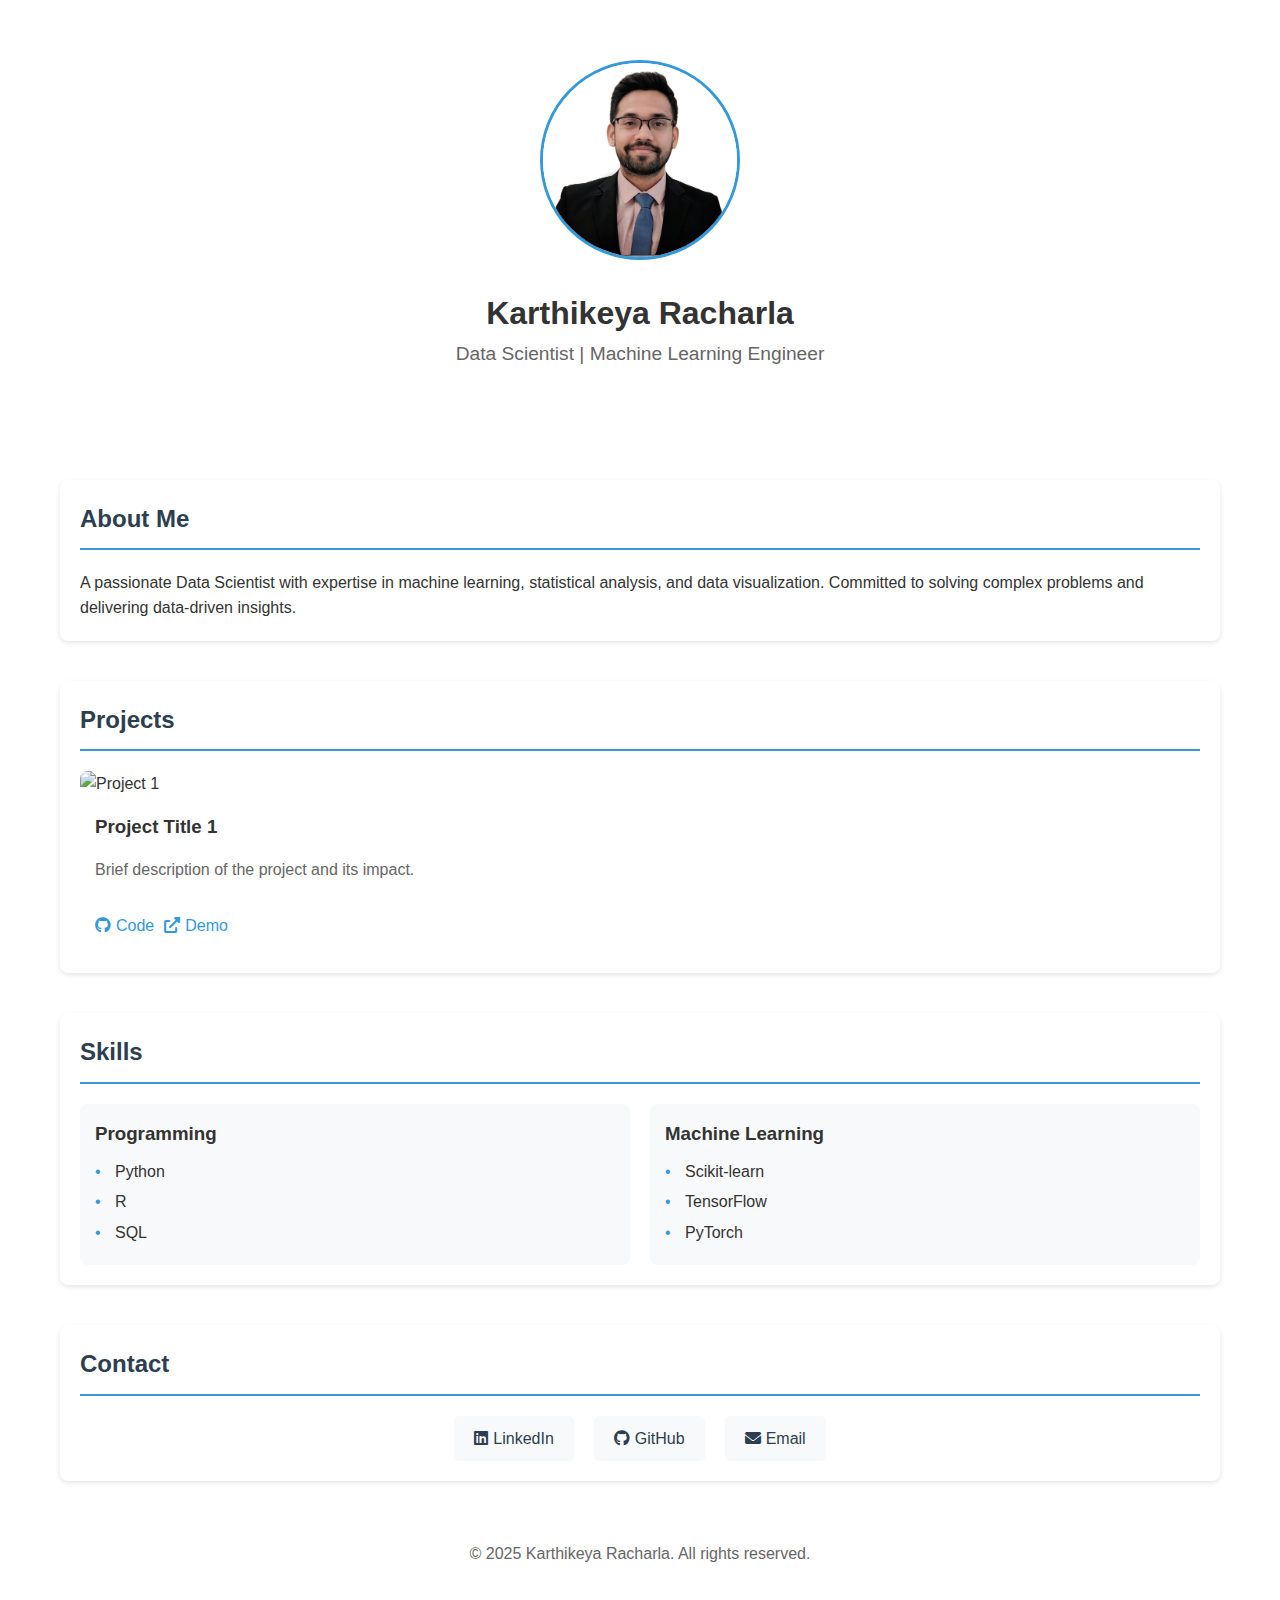
==== index.html @ 10b93d68 "Initial website commit" ====
<!DOCTYPE html>
<html lang="en">
<head>
    <meta charset="UTF-8">
    <meta name="viewport" content="width=device-width, initial-scale=1.0">
    <title>Karthikeya Racharla - Data Science Portfolio</title>
    <link rel="stylesheet" href="styles.css">
    <!-- Font Awesome for icons -->
    <link rel="stylesheet" href="https://cdnjs.cloudflare.com/ajax/libs/font-awesome/6.0.0/css/all.min.css">
    <!-- Add LinkedIn and GitHub preview meta tags -->
    <meta property="og:title" content="Karthikeya Racharla - Data Science Portfolio">
    <meta property="og:description" content="Data Science Portfolio showcasing projects and expertise">
    <meta property="og:image" content="assets/images/profile.jpg">
    <meta property="og:url" content="https://KarthikeyaR.github.io">
</head>
<body>
    <!-- Header Section -->
    <header>
        <div class="profile-container">
            <img src="assets/images/profile.jpg" alt="Karthikeya Racharla" class="profile-photo">
            <h1>Karthikeya Racharla</h1>
            <p class="tagline">Data Scientist | Machine Learning Engineer</p>
        </div>
    </header>

    <!-- About Section -->
    <section id="about">
        <h2>About Me</h2>
        <p>
            <!-- Add your professional summary here -->
            A passionate Data Scientist with expertise in machine learning, statistical analysis, 
            and data visualization. Committed to solving complex problems and delivering 
            data-driven insights.
        </p>
    </section>

    <!-- Projects Section -->
    <section id="projects">
        <h2>Projects</h2>
        <div class="project-grid">
            <!-- Project Card Template -->
            <div class="project-card">
                <img src="assets/images/projects/project1.jpg" alt="Project 1">
                <h3>Project Title 1</h3>
                <p>Brief description of the project and its impact.</p>
                <div class="project-links">
                    <a href="#" target="_blank"><i class="fab fa-github"></i> Code</a>
                    <a href="#" target="_blank"><i class="fas fa-external-link-alt"></i> Demo</a>
                </div>
            </div>
            <!-- Add more project cards as needed -->
        </div>
    </section>

    <!-- Skills Section -->
    <section id="skills">
        <h2>Skills</h2>
        <div class="skills-grid">
            <div class="skill-category">
                <h3>Programming</h3>
                <ul>
                    <li>Python</li>
                    <li>R</li>
                    <li>SQL</li>
                </ul>
            </div>
            <div class="skill-category">
                <h3>Machine Learning</h3>
                <ul>
                    <li>Scikit-learn</li>
                    <li>TensorFlow</li>
                    <li>PyTorch</li>
                </ul>
            </div>
            <!-- Add more skill categories -->
        </div>
    </section>

    <!-- Contact Section -->
    <section id="contact">
        <h2>Contact</h2>
        <div class="social-links">
            <a href="https://linkedin.com/in/karthikeyaracharla" target="_blank">
                <i class="fab fa-linkedin"></i> LinkedIn
            </a>
            <a href="https://github.com/KarthikeyaR" target="_blank">
                <i class="fab fa-github"></i> GitHub
            </a>
            <a href="mailto:karthikeyaracharla@gmail.com">
                <i class="fas fa-envelope"></i> Email
            </a>
        </div>
    </section>

    <footer>
        <p>&copy; 2025 Karthikeya Racharla. All rights reserved.</p>
    </footer>
</body>
</html>
---- styles.css ----
/* Base styles */
* {
    margin: 0;
    padding: 0;
    box-sizing: border-box;
}

body {
    font-family: 'Segoe UI', Tahoma, Geneva, Verdana, sans-serif;
    line-height: 1.6;
    color: #333;
    max-width: 1200px;
    margin: 0 auto;
    padding: 20px;
}

/* Header and Profile */
header {
    text-align: center;
    padding: 40px 0;
}

.profile-container {
    margin-bottom: 30px;
}

.profile-photo {
    width: 200px;
    height: 200px;
    border-radius: 50%;
    object-fit: cover;
    margin-bottom: 20px;
    border: 3px solid #3498db;
}

.tagline {
    color: #666;
    font-size: 1.2em;
}

/* Sections */
section {
    margin: 40px 0;
    padding: 20px;
    background: #fff;
    border-radius: 8px;
    box-shadow: 0 2px 5px rgba(0,0,0,0.1);
}

h2 {
    color: #2c3e50;
    margin-bottom: 20px;
    padding-bottom: 10px;
    border-bottom: 2px solid #3498db;
}

/* Projects Grid */
.project-grid {
    display: grid;
    grid-template-columns: repeat(auto-fit, minmax(300px, 1fr));
    gap: 20px;
    margin-top: 20px;
}

.project-card {
    background: #fff;
    border-radius: 8px;
    overflow: hidden;
    transition: transform 0.3s ease;
}

.project-card:hover {
    transform: translateY(-5px);
}

.project-card img {
    width: 100%;
    height: 200px;
    object-fit: cover;
}

.project-card h3 {
    padding: 15px;
    margin: 0;
}

.project-card p {
    padding: 0 15px 15px;
    color: #666;
}

.project-links {
    padding: 15px;
    display: flex;
    gap: 10px;
}

.project-links a {
    text-decoration: none;
    color: #3498db;
    display: flex;
    align-items: center;
    gap: 5px;
}

/* Skills Grid */
.skills-grid {
    display: grid;
    grid-template-columns: repeat(auto-fit, minmax(200px, 1fr));
    gap: 20px;
}

.skill-category {
    background: #f8f9fa;
    padding: 15px;
    border-radius: 8px;
}

.skill-category ul {
    list-style: none;
    margin-top: 10px;
}

.skill-category li {
    margin: 5px 0;
    padding-left: 20px;
    position: relative;
}

.skill-category li:before {
    content: "•";
    position: absolute;
    left: 0;
    color: #3498db;
}

/* Contact Section */
.social-links {
    display: flex;
    justify-content: center;
    gap: 20px;
    margin-top: 20px;
}

.social-links a {
    text-decoration: none;
    color: #2c3e50;
    display: flex;
    align-items: center;
    gap: 5px;
    padding: 10px 20px;
    border-radius: 5px;
    background: #f8f9fa;
    transition: background-color 0.3s ease;
}

.social-links a:hover {
    background: #e9ecef;
}

/* Footer */
footer {
    text-align: center;
    padding: 20px;
    color: #666;
    margin-top: 40px;
}

/* Responsive Design */
@media (max-width: 768px) {
    .project-grid {
        grid-template-columns: 1fr;
    }
    
    .skills-grid {
        grid-template-columns: 1fr;
    }
    
    .social-links {
        flex-direction: column;
        align-items: center;
    }
}
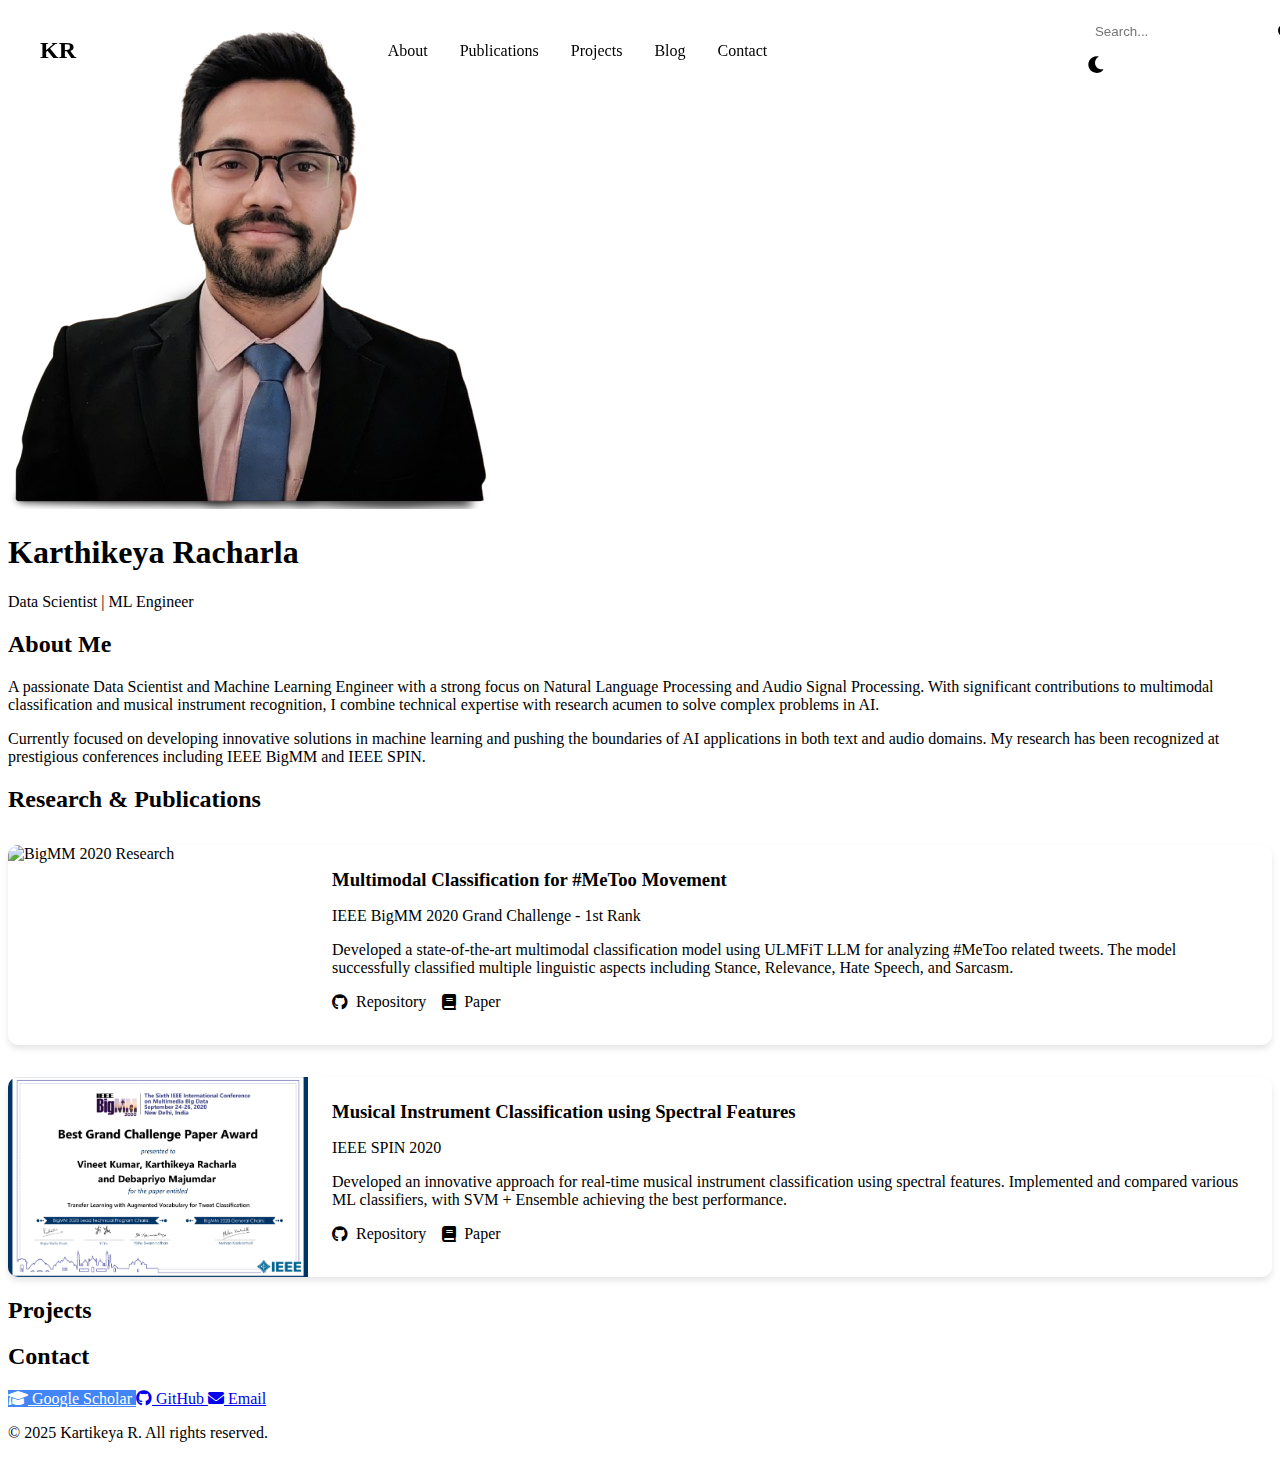
==== commit e1e87575: "Website changes" ====
--- a/index.html
+++ b/index.html
@@ -3,97 +3,165 @@
 <head>
     <meta charset="UTF-8">
     <meta name="viewport" content="width=device-width, initial-scale=1.0">
-    <title>Karthikeya Racharla - Data Science Portfolio</title>
+    <title>Karthikeya Racharla - Data Science & Research Portfolio</title>
     <link rel="stylesheet" href="styles.css">
-    <!-- Font Awesome for icons -->
+    <link rel="stylesheet" href="css/light-theme.css" id="theme-style">
     <link rel="stylesheet" href="https://cdnjs.cloudflare.com/ajax/libs/font-awesome/6.0.0/css/all.min.css">
-    <!-- Add LinkedIn and GitHub preview meta tags -->
-    <meta property="og:title" content="Karthikeya Racharla - Data Science Portfolio">
-    <meta property="og:description" content="Data Science Portfolio showcasing projects and expertise">
+    
+    <!-- LinkedIn Badge Script -->
+    <script src="https://platform.linkedin.com/badges/js/profile.js" async defer type="text/javascript"></script>
+    
+    <!-- Meta Tags for LinkedIn and GitHub Preview -->
+    <meta property="og:title" content="Karthikeya Racharla - Data Science & Research Portfolio">
+    <meta property="og:description" content="Data Science Portfolio showcasing research, publications, and projects">
     <meta property="og:image" content="assets/images/profile.jpg">
     <meta property="og:url" content="https://KarthikeyaR.github.io">
 </head>
 <body>
+    <!-- Navigation Bar -->
+    <nav>
+        <div class="nav-container">
+            <div class="nav-left">
+                <a href="#" class="logo">KR</a>
+            </div>
+            <div class="nav-center">
+                <a href="#about">About</a>
+                <a href="#publications">Publications</a>
+                <a href="#projects">Projects</a>
+                <a href="#blog">Blog</a>
+                <a href="#contact">Contact</a>
+            </div>
+            <div class="nav-right">
+                <div class="search-container">
+                    <input type="text" id="search-input" placeholder="Search...">
+                    <i class="fas fa-search"></i>
+                </div>
+                <button id="theme-toggle">
+                    <i class="fas fa-moon"></i>
+                </button>
+            </div>
+        </div>
+    </nav>
+
     <!-- Header Section -->
     <header>
         <div class="profile-container">
             <img src="assets/images/profile.jpg" alt="Karthikeya Racharla" class="profile-photo">
             <h1>Karthikeya Racharla</h1>
-            <p class="tagline">Data Scientist | Machine Learning Engineer</p>
+            <p class="tagline">Data Scientist | ML Engineer </p>
         </div>
     </header>
 
     <!-- About Section -->
     <section id="about">
         <h2>About Me</h2>
-        <p>
-            <!-- Add your professional summary here -->
-            A passionate Data Scientist with expertise in machine learning, statistical analysis, 
-            and data visualization. Committed to solving complex problems and delivering 
-            data-driven insights.
-        </p>
+        <div class="about-content">
+            <p>
+                A passionate Data Scientist and Machine Learning Engineer with a strong focus on Natural Language Processing 
+                and Audio Signal Processing. With significant contributions to multimodal classification and musical instrument 
+                recognition, I combine technical expertise with research acumen to solve complex problems in AI.
+            </p>
+            <p>
+                Currently focused on developing innovative solutions in machine learning and pushing the boundaries of 
+                AI applications in both text and audio domains. My research has been recognized at prestigious conferences 
+                including IEEE BigMM and IEEE SPIN.
+            </p>
+        </div>
+    </section>
+
+    <!-- Publications Section -->
+    <section id="publications">
+        <h2>Research & Publications</h2>
+        <div class="publication-grid">
+            <!-- BigMM 2020 Publication -->
+            <div class="publication-card">
+                <img src="assets/images/publications/bigmm2020.jpg" alt="BigMM 2020 Research">
+                <div class="publication-content">
+                    <h3>Multimodal Classification for #MeToo Movement</h3>
+                    <p class="conference">IEEE BigMM 2020 Grand Challenge - 1st Rank</p>
+                    <p class="description">
+                        Developed a state-of-the-art multimodal classification model using ULMFiT LLM for analyzing #MeToo related tweets.
+                        The model successfully classified multiple linguistic aspects including Stance, Relevance, Hate Speech, and Sarcasm.
+                    </p>
+                    <div class="publication-links">
+                        <a href="https://github.com/KarthikeyaR/BigMM2020" target="_blank">
+                            <i class="fab fa-github"></i> Repository
+                        </a>
+                        <a href="https://ieeexplore.ieee.org/document/9232501" target="_blank">
+                            <i class="fas fa-book"></i> Paper
+                        </a>
+                    </div>
+                </div>
+            </div>
+
+            <!-- Musical Instrument Classification -->
+            <div class="publication-card">
+                <img src="assets/images/publications/musical-instrument.jpg" alt="Musical Instrument Classification">
+                <div class="publication-content">
+                    <h3>Musical Instrument Classification using Spectral Features</h3>
+                    <p class="conference">IEEE SPIN 2020</p>
+                    <p class="description">
+                        Developed an innovative approach for real-time musical instrument classification using spectral features.
+                        Implemented and compared various ML classifiers, with SVM + Ensemble achieving the best performance.
+                    </p>
+                    <div class="publication-links">
+                        <a href="https://github.com/KarthikeyaR/musical-instrument-classification" target="_blank">
+                            <i class="fab fa-github"></i> Repository
+                        </a>
+                        <a href="https://ieeexplore.ieee.org/document/9071125" target="_blank">
+                            <i class="fas fa-book"></i> Paper
+                        </a>
+                    </div>
+                </div>
+            </div>
+        </div>
     </section>
 
     <!-- Projects Section -->
     <section id="projects">
         <h2>Projects</h2>
         <div class="project-grid">
-            <!-- Project Card Template -->
-            <div class="project-card">
-                <img src="assets/images/projects/project1.jpg" alt="Project 1">
-                <h3>Project Title 1</h3>
-                <p>Brief description of the project and its impact.</p>
-                <div class="project-links">
-                    <a href="#" target="_blank"><i class="fab fa-github"></i> Code</a>
-                    <a href="#" target="_blank"><i class="fas fa-external-link-alt"></i> Demo</a>
-                </div>
-            </div>
-            <!-- Add more project cards as needed -->
-        </div>
-    </section>
-
-    <!-- Skills Section -->
-    <section id="skills">
-        <h2>Skills</h2>
-        <div class="skills-grid">
-            <div class="skill-category">
-                <h3>Programming</h3>
-                <ul>
-                    <li>Python</li>
-                    <li>R</li>
-                    <li>SQL</li>
-                </ul>
-            </div>
-            <div class="skill-category">
-                <h3>Machine Learning</h3>
-                <ul>
-                    <li>Scikit-learn</li>
-                    <li>TensorFlow</li>
-                    <li>PyTorch</li>
-                </ul>
-            </div>
-            <!-- Add more skill categories -->
+            <!-- Add your other projects here -->
         </div>
     </section>
 
     <!-- Contact Section -->
     <section id="contact">
         <h2>Contact</h2>
-        <div class="social-links">
-            <a href="https://linkedin.com/in/karthikeyaracharla" target="_blank">
-                <i class="fab fa-linkedin"></i> LinkedIn
-            </a>
-            <a href="https://github.com/KarthikeyaR" target="_blank">
-                <i class="fab fa-github"></i> GitHub
-            </a>
-            <a href="mailto:karthikeyaracharla@gmail.com">
-                <i class="fas fa-envelope"></i> Email
-            </a>
+        <div class="contact-grid">
+            <div class="social-links">
+                <!-- LinkedIn Badge -->
+                <div class="badge-base LI-profile-badge" 
+                     data-locale="en_US" 
+                     data-size="large" 
+                     data-theme="light" 
+                     data-type="HORIZONTAL" 
+                     data-vanity="karthikeyaracharla" 
+                     data-version="v1">
+                </div>
+                
+                <!-- Google Scholar -->
+                <a href="https://scholar.google.com/citations?user=karthikeyaracharla@gmail.com" target="_blank" class="scholar-link">
+                    <i class="fas fa-graduation-cap"></i> Google Scholar
+                </a>
+                
+                <!-- GitHub -->
+                <a href="https://github.com/KarthikeyaR" target="_blank" class="github-link">
+                    <i class="fab fa-github"></i> GitHub
+                </a>
+                
+                <!-- Email -->
+                <a href="mailto:karthikeyaracharla[at]gmail.com" class="email-link">
+                    <i class="fas fa-envelope"></i> Email
+                </a>
+            </div>
         </div>
     </section>
 
     <footer>
-        <p>&copy; 2025 Karthikeya Racharla. All rights reserved.</p>
+        <p>&copy; 2025 Kartikeya R. All rights reserved.</p>
     </footer>
+
+    <script src="script.js"></script>
 </body>
 </html>--- a/styles.css
+++ b/styles.css
@@ -1,183 +1,162 @@
-/* Base styles */
-* {
-    margin: 0;
-    padding: 0;
-    box-sizing: border-box;
+/* Base styles from previous version, plus these enhancements: */
+
+/* Navigation Styles */
+.nav-container {
+    display: flex;
+    justify-content: space-between;
+    align-items: center;
+    padding: 1rem 2rem;
+    background: var(--nav-bg);
+    position: fixed;
+    top: 0;
+    width: 100%;
+    z-index: 1000;
 }
 
-body {
-    font-family: 'Segoe UI', Tahoma, Geneva, Verdana, sans-serif;
-    line-height: 1.6;
-    color: #333;
-    max-width: 1200px;
-    margin: 0 auto;
-    padding: 20px;
+.nav-left .logo {
+    font-size: 1.5rem;
+    font-weight: bold;
+    color: var(--primary-color);
+    text-decoration: none;
 }
 
-/* Header and Profile */
-header {
-    text-align: center;
-    padding: 40px 0;
+.nav-center {
+    display: flex;
+    gap: 2rem;
 }
 
-.profile-container {
-    margin-bottom: 30px;
+.nav-center a {
+    text-decoration: none;
+    color: var(--text-color);
+    font-weight: 500;
+    transition: color 0.3s ease;
 }
 
-.profile-photo {
-    width: 200px;
-    height: 200px;
-    border-radius: 50%;
-    object-fit: cover;
-    margin-bottom: 20px;
-    border: 3px solid #3498db;
+.nav-center a:hover {
+    color: var(--primary-color);
 }
 
-.tagline {
-    color: #666;
-    font-size: 1.2em;
+/* Search Bar Styles */
+.search-container {
+    position: relative;
+    margin-right: 1rem;
 }
 
-/* Sections */
-section {
-    margin: 40px 0;
-    padding: 20px;
-    background: #fff;
-    border-radius: 8px;
-    box-shadow: 0 2px 5px rgba(0,0,0,0.1);
+#search-input {
+    padding: 0.5rem 2rem 0.5rem 1rem;
+    border: 1px solid var(--border-color);
+    border-radius: 20px;
+    background: var(--search-bg);
+    color: var(--text-color);
 }
 
-h2 {
-    color: #2c3e50;
-    margin-bottom: 20px;
-    padding-bottom: 10px;
-    border-bottom: 2px solid #3498db;
+.search-container i {
+    position: absolute;
+    right: 10px;
+    top: 50%;
+    transform: translateY(-50%);
+    color: var(--text-color);
 }
 
-/* Projects Grid */
-.project-grid {
-    display: grid;
-    grid-template-columns: repeat(auto-fit, minmax(300px, 1fr));
-    gap: 20px;
-    margin-top: 20px;
+/* Theme Toggle */
+#theme-toggle {
+    background: none;
+    border: none;
+    color: var(--text-color);
+    cursor: pointer;
+    font-size: 1.2rem;
+    padding: 0.5rem;
 }
 
-.project-card {
-    background: #fff;
-    border-radius: 8px;
-    overflow: hidden;
-    transition: transform 0.3s ease;
+/* Publications Section */
+.publication-grid {
+    display: grid;
+    grid-template-columns: 1fr;
+    gap: 2rem;
+    margin-top: 2rem;
 }
 
-.project-card:hover {
-    transform: translateY(-5px);
+.publication-card {
+    display: flex;
+    background: var(--card-bg);
+    border-radius: 10px;
+    overflow: hidden;
+    box-shadow: 0 4px 6px rgba(0, 0, 0, 0.1);
 }
 
-.project-card img {
-    width: 100%;
+.publication-card img {
+    width: 300px;
     height: 200px;
     object-fit: cover;
 }
 
-.project-card h3 {
-    padding: 15px;
-    margin: 0;
+.publication-content {
+    padding: 1.5rem;
+    flex: 1;
 }
 
-.project-card p {
-    padding: 0 15px 15px;
-    color: #666;
+.publication-content h3 {
+    margin: 0 0 0.5rem 0;
+    color: var(--heading-color);
 }
 
-.project-links {
-    padding: 15px;
-    display: flex;
-    gap: 10px;
+.conference {
+    color: var(--primary-color);
+    font-weight: 500;
+    margin-bottom: 1rem;
 }
 
-.project-links a {
-    text-decoration: none;
-    color: #3498db;
+.publication-links {
+    display: flex;
+    gap: 1rem;
+    margin-top: 1rem;
+}
+
+.publication-links a {
     display: flex;
     align-items: center;
-    gap: 5px;
+    gap: 0.5rem;
+    text-decoration: none;
+    color: var(--primary-color);
+    font-weight: 500;
 }
 
-/* Skills Grid */
-.skills-grid {
+/* Contact Section Enhancements */
+.contact-grid {
     display: grid;
-    grid-template-columns: repeat(auto-fit, minmax(200px, 1fr));
-    gap: 20px;
+    grid-template-columns: 1fr 1fr;
+    gap: 2rem;
+    align-items: start;
 }
 
-.skill-category {
-    background: #f8f9fa;
-    padding: 15px;
-    border-radius: 8px;
-}
-
-.skill-category ul {
-    list-style: none;
-    margin-top: 10px;
-}
-
-.skill-category li {
-    margin: 5px 0;
-    padding-left: 20px;
-    position: relative;
-}
-
-.skill-category li:before {
-    content: "•";
-    position: absolute;
-    left: 0;
-    color: #3498db;
-}
-
-/* Contact Section */
-.social-links {
-    display: flex;
-    justify-content: center;
-    gap: 20px;
-    margin-top: 20px;
-}
-
-.social-links a {
-    text-decoration: none;
-    color: #2c3e50;
-    display: flex;
-    align-items: center;
-    gap: 5px;
-    padding: 10px 20px;
-    border-radius: 5px;
-    background: #f8f9fa;
-    transition: background-color 0.3s ease;
-}
-
-.social-links a:hover {
-    background: #e9ecef;
-}
-
-/* Footer */
-footer {
-    text-align: center;
-    padding: 20px;
-    color: #666;
-    margin-top: 40px;
+.scholar-link {
+    background: #4285f4;
+    color: white;
 }
 
 /* Responsive Design */
 @media (max-width: 768px) {
-    .project-grid {
+    .nav-container {
+        flex-direction: column;
+        padding: 1rem;
+    }
+
+    .nav-center {
+        margin: 1rem 0;
+        flex-wrap: wrap;
+        justify-content: center;
+    }
+
+    .publication-card {
+        flex-direction: column;
+    }
+
+    .publication-card img {
+        width: 100%;
+        height: 200px;
+    }
+
+    .contact-grid {
         grid-template-columns: 1fr;
     }
-    
-    .skills-grid {
-        grid-template-columns: 1fr;
-    }
-    
-    .social-links {
-        flex-direction: column;
-        align-items: center;
-    }
 }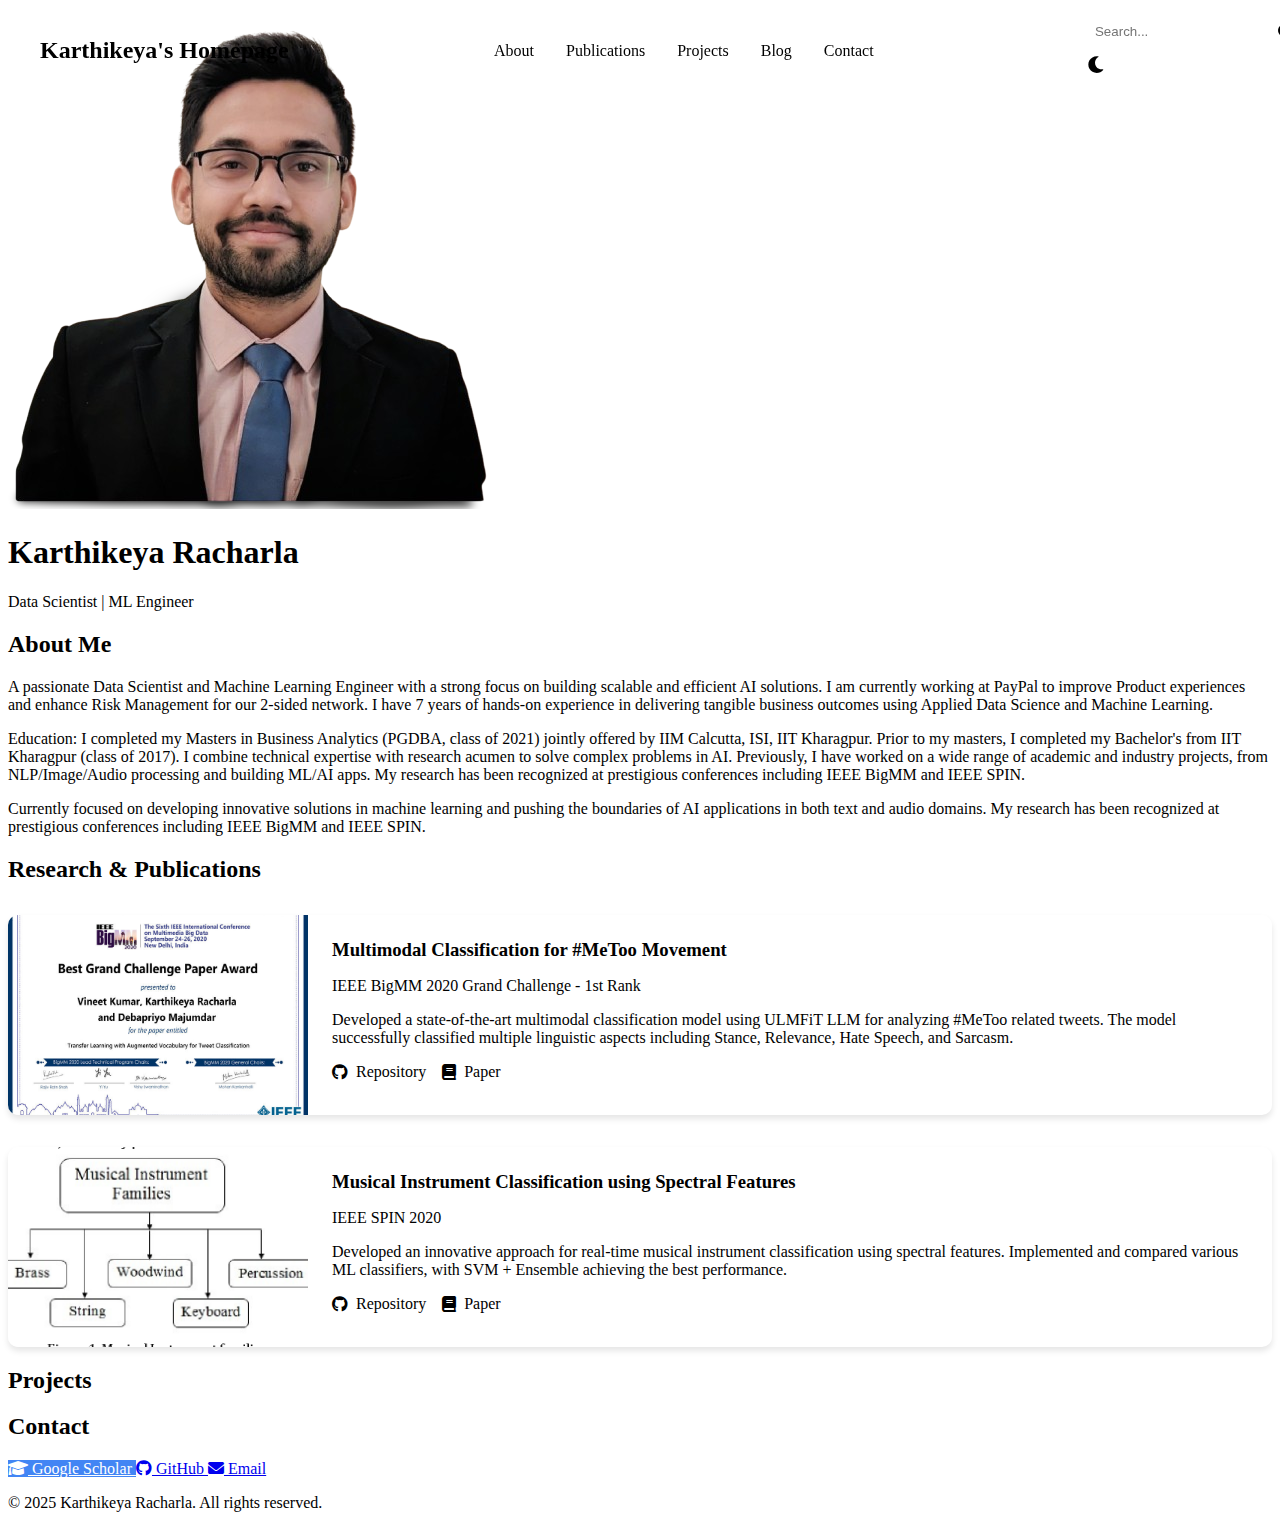
==== commit 2bc6cd82: "updated" ====
--- a/index.html
+++ b/index.html
@@ -22,7 +22,7 @@
     <nav>
         <div class="nav-container">
             <div class="nav-left">
-                <a href="#" class="logo">KR</a>
+                <a href="#" class="logo">Karthikeya's Homepage</a>
             </div>
             <div class="nav-center">
                 <a href="#about">About</a>
@@ -57,9 +57,18 @@
         <h2>About Me</h2>
         <div class="about-content">
             <p>
-                A passionate Data Scientist and Machine Learning Engineer with a strong focus on Natural Language Processing 
-                and Audio Signal Processing. With significant contributions to multimodal classification and musical instrument 
-                recognition, I combine technical expertise with research acumen to solve complex problems in AI.
+                A passionate Data Scientist and Machine Learning Engineer with a strong focus on building scalable and efficient AI solutions.
+                I am currently working at PayPal to improve Product experiences and enhance Risk Management for our 2-sided network. 
+                I have 7 years of hands-on experience in delivering tangible business outcomes using Applied Data Science and Machine Learning.
+            </p>
+            <p>
+                Education: 
+                I completed my Masters in Business Analytics (PGDBA, class of 2021) jointly offered by IIM Calcutta, ISI, IIT Kharagpur.
+                Prior to my masters, I completed my Bachelor's from IIT Kharagpur (class of 2017).                
+                
+                I combine technical expertise with research acumen to solve complex problems in AI.
+                Previously, I have worked on a wide range of academic and industry projects, from NLP/Image/Audio processing and building ML/AI apps.
+                My research has been recognized at prestigious conferences including IEEE BigMM and IEEE SPIN.
             </p>
             <p>
                 Currently focused on developing innovative solutions in machine learning and pushing the boundaries of 
@@ -159,7 +168,7 @@
     </section>
 
     <footer>
-        <p>&copy; 2025 Kartikeya R. All rights reserved.</p>
+        <p>&copy; 2025 Karthikeya Racharla. All rights reserved.</p>
     </footer>
 
     <script src="script.js"></script>
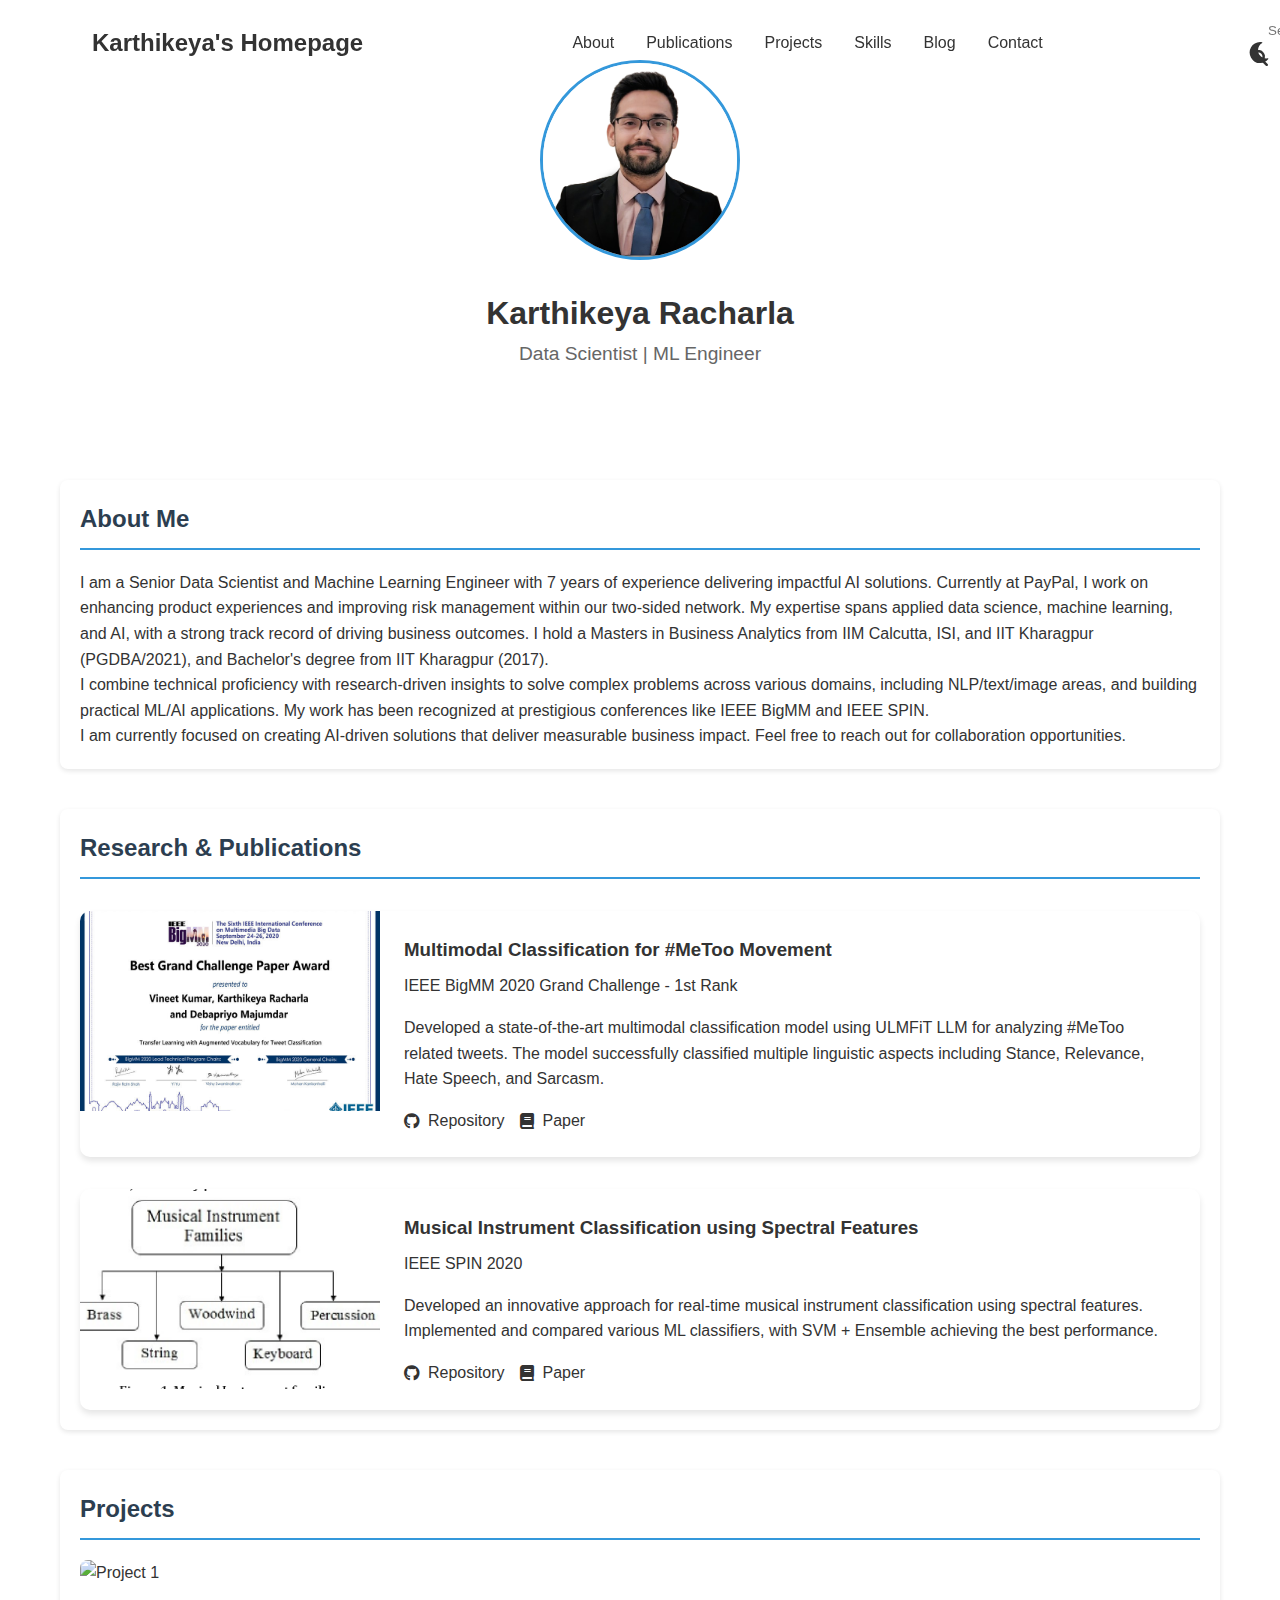
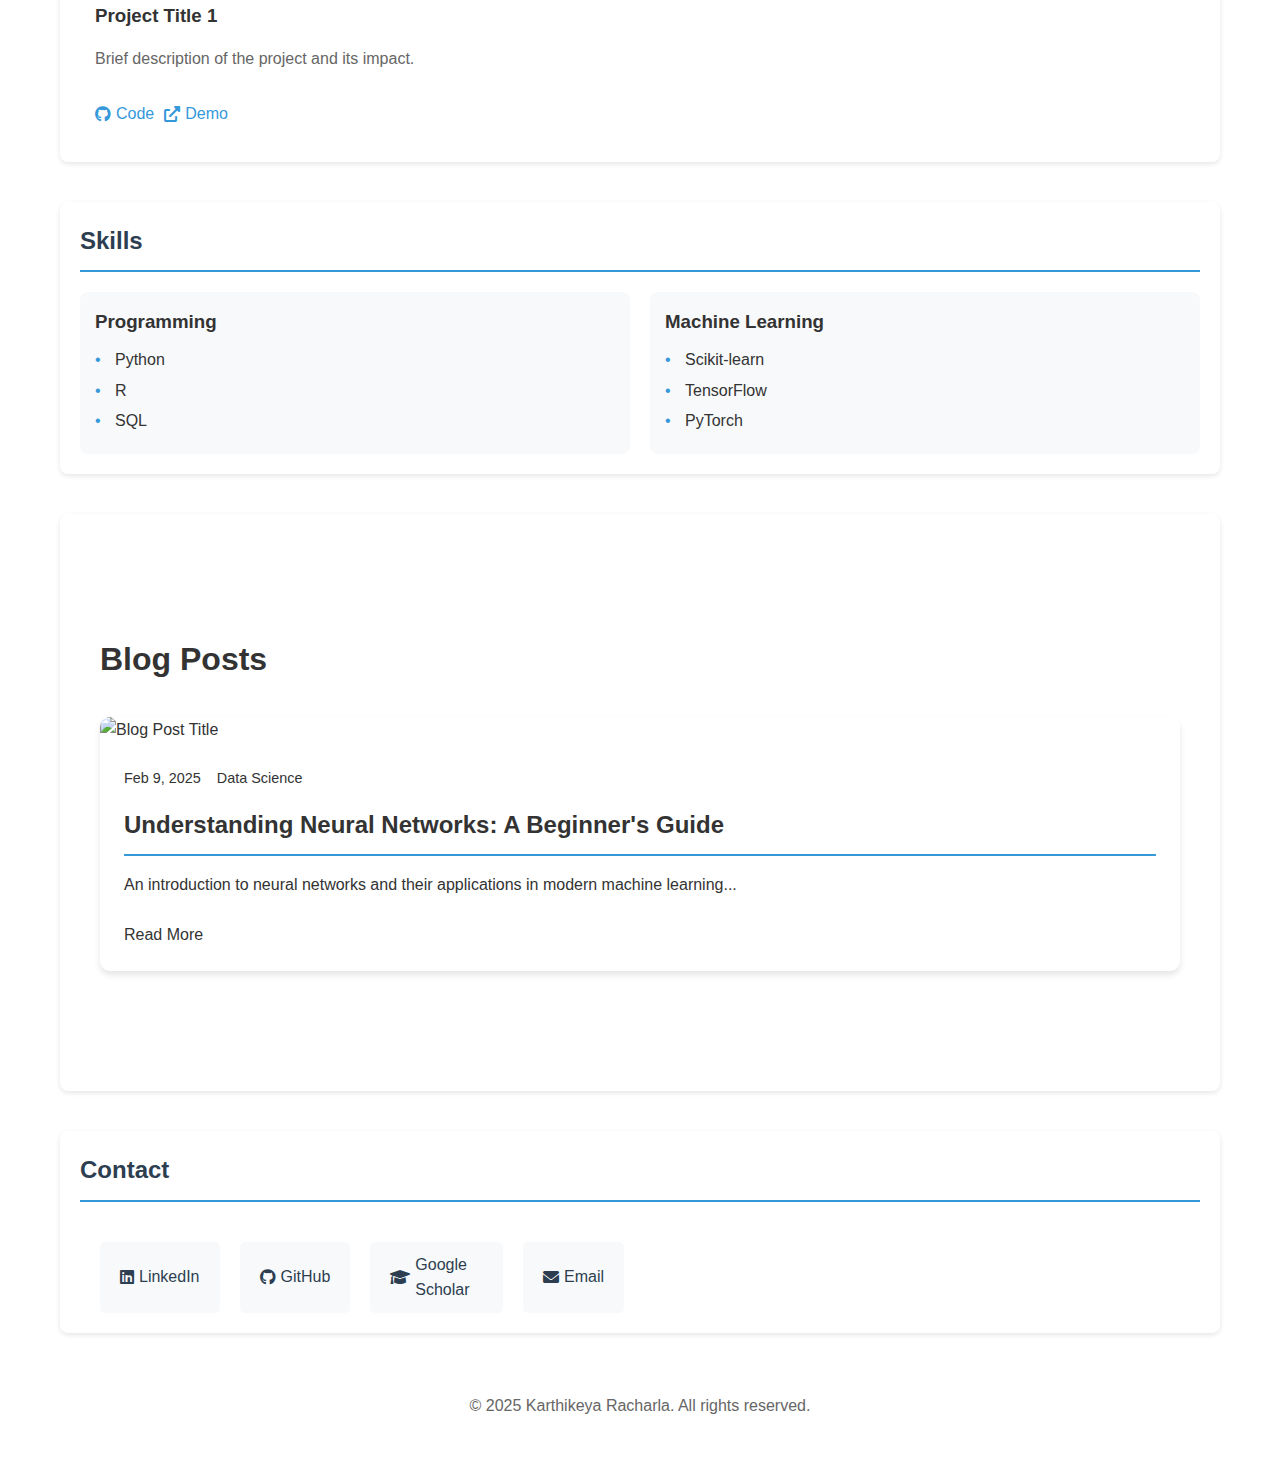
==== commit ffdbe3cd: "Added blogs section" ====
--- a/index.html
+++ b/index.html
@@ -28,6 +28,7 @@
                 <a href="#about">About</a>
                 <a href="#publications">Publications</a>
                 <a href="#projects">Projects</a>
+                <a href="#skills">Skills</a>
                 <a href="#blog">Blog</a>
                 <a href="#contact">Contact</a>
             </div>
@@ -57,23 +58,18 @@
         <h2>About Me</h2>
         <div class="about-content">
             <p>
-                A passionate Data Scientist and Machine Learning Engineer with a strong focus on building scalable and efficient AI solutions.
-                I am currently working at PayPal to improve Product experiences and enhance Risk Management for our 2-sided network. 
-                I have 7 years of hands-on experience in delivering tangible business outcomes using Applied Data Science and Machine Learning.
+                I am a Senior Data Scientist and Machine Learning Engineer with 7 years of experience delivering impactful AI solutions.
+                Currently at PayPal, I work on enhancing product experiences and improving risk management within our two-sided network.
+                My expertise spans applied data science, machine learning, and AI, with a strong track record of driving business outcomes.
+                I hold a Masters in Business Analytics from IIM Calcutta, ISI, and IIT Kharagpur (PGDBA/2021), and Bachelor's degree from IIT Kharagpur (2017).
+            </p> 
+            <p>
+                
+                I combine technical proficiency with research-driven insights to solve complex problems across various domains, including NLP/text/image areas, and building practical ML/AI applications.
+                My work has been recognized at prestigious conferences like IEEE BigMM and IEEE SPIN.
             </p>
             <p>
-                Education: 
-                I completed my Masters in Business Analytics (PGDBA, class of 2021) jointly offered by IIM Calcutta, ISI, IIT Kharagpur.
-                Prior to my masters, I completed my Bachelor's from IIT Kharagpur (class of 2017).                
-                
-                I combine technical expertise with research acumen to solve complex problems in AI.
-                Previously, I have worked on a wide range of academic and industry projects, from NLP/Image/Audio processing and building ML/AI apps.
-                My research has been recognized at prestigious conferences including IEEE BigMM and IEEE SPIN.
-            </p>
-            <p>
-                Currently focused on developing innovative solutions in machine learning and pushing the boundaries of 
-                AI applications in both text and audio domains. My research has been recognized at prestigious conferences 
-                including IEEE BigMM and IEEE SPIN.
+                I am currently focused on creating AI-driven solutions that deliver measurable business impact. Feel free to reach out for collaboration opportunities.
             </p>
         </div>
     </section>
@@ -126,14 +122,75 @@
         </div>
     </section>
 
-    <!-- Projects Section -->
-    <section id="projects">
+
+     <!-- Projects Section -->
+     <section id="projects">
         <h2>Projects</h2>
         <div class="project-grid">
-            <!-- Add your other projects here -->
-        </div>
-    </section>
-
+            <!-- Project Card Template -->
+            <div class="project-card">
+                <img src="assets/images/projects/project1.jpg" alt="Project 1">
+                <h3>Project Title 1</h3>
+                <p>Brief description of the project and its impact.</p>
+                <div class="project-links">
+                    <a href="#" target="_blank"><i class="fab fa-github"></i> Code</a>
+                    <a href="#" target="_blank"><i class="fas fa-external-link-alt"></i> Demo</a>
+                </div>
+            </div>
+            <!-- Add more project cards as needed -->
+        </div>
+    </section>
+
+       <!-- Skills Section -->
+       <section id="skills">
+        <h2>Skills</h2>
+        <div class="skills-grid">
+            <div class="skill-category">
+                <h3>Programming</h3>
+                <ul>
+                    <li>Python</li>
+                    <li>R</li>
+                    <li>SQL</li>
+                </ul>
+            </div>
+            <div class="skill-category">
+                <h3>Machine Learning</h3>
+                <ul>
+                    <li>Scikit-learn</li>
+                    <li>TensorFlow</li>
+                    <li>PyTorch</li>
+                </ul>
+            </div>
+            <!-- Add more skill categories -->
+        </div>
+    </section>
+
+    <!-- Blog Section -->
+    <section id="blog">
+    <div class="blog-container">
+        <h1 class="section-header">Blog Posts</h1>
+        
+        <div class="blog-grid">
+            <!-- Blog Post Template -->
+            <article class="blog-post">
+                <div class="blog-image">
+                    <img src="assets/images/blog/sample-post.jpg" alt="Blog Post Title">
+                </div>
+                <div class="blog-content">
+                    <div class="blog-meta">
+                        <span class="blog-date">Feb 9, 2025</span>
+                        <span class="blog-category">Data Science</span>
+                    </div>
+                    <h2>Understanding Neural Networks: A Beginner's Guide</h2>
+                    <p class="blog-excerpt">
+                        An introduction to neural networks and their applications in modern machine learning...
+                    </p>
+                    <a href="#" class="read-more">Read More</a>
+                </div>
+            </article>
+        </div>
+    </div>
+    </section>
     <!-- Contact Section -->
     <section id="contact">
         <h2>Contact</h2>
@@ -148,15 +205,17 @@
                      data-vanity="karthikeyaracharla" 
                      data-version="v1">
                 </div>
-                
+                <a href="https://linkedin.com/in/karthikeyaracharla" target="_blank">
+                    <i class="fab fa-linkedin"></i> LinkedIn
+                </a>
+        
+                <!-- GitHub -->
+                <a href="https://github.com/KarthikeyaR" target="_blank" class="github-link">
+                    <i class="fab fa-github"></i> GitHub
+                </a>
                 <!-- Google Scholar -->
                 <a href="https://scholar.google.com/citations?user=karthikeyaracharla@gmail.com" target="_blank" class="scholar-link">
                     <i class="fas fa-graduation-cap"></i> Google Scholar
-                </a>
-                
-                <!-- GitHub -->
-                <a href="https://github.com/KarthikeyaR" target="_blank" class="github-link">
-                    <i class="fab fa-github"></i> GitHub
                 </a>
                 
                 <!-- Email -->
--- a/styles.css
+++ b/styles.css
@@ -1,3 +1,187 @@
+/* Base styles */
+* {
+    margin: 0;
+    padding: 0;
+    box-sizing: border-box;
+}
+
+body {
+    font-family: 'Segoe UI', Tahoma, Geneva, Verdana, sans-serif;
+    line-height: 1.6;
+    color: #333;
+    max-width: 1200px;
+    margin: 0 auto;
+    padding: 20px;
+}
+
+/* Header and Profile */
+header {
+    text-align: center;
+    padding: 40px 0;
+}
+
+.profile-container {
+    margin-bottom: 30px;
+}
+
+.profile-photo {
+    width: 200px;
+    height: 200px;
+    border-radius: 50%;
+    object-fit: cover;
+    margin-bottom: 20px;
+    border: 3px solid #3498db;
+}
+
+.tagline {
+    color: #666;
+    font-size: 1.2em;
+}
+
+/* Sections */
+section {
+    margin: 40px 0;
+    padding: 20px;
+    background: #fff;
+    border-radius: 8px;
+    box-shadow: 0 2px 5px rgba(0,0,0,0.1);
+}
+
+h2 {
+    color: #2c3e50;
+    margin-bottom: 20px;
+    padding-bottom: 10px;
+    border-bottom: 2px solid #3498db;
+}
+
+/* Projects Grid */
+.project-grid {
+    display: grid;
+    grid-template-columns: repeat(auto-fit, minmax(300px, 1fr));
+    gap: 20px;
+    margin-top: 20px;
+}
+
+.project-card {
+    background: #fff;
+    border-radius: 8px;
+    overflow: hidden;
+    transition: transform 0.3s ease;
+}
+
+.project-card:hover {
+    transform: translateY(-5px);
+}
+
+.project-card img {
+    width: 100%;
+    height: 200px;
+    object-fit: cover;
+}
+
+.project-card h3 {
+    padding: 15px;
+    margin: 0;
+}
+
+.project-card p {
+    padding: 0 15px 15px;
+    color: #666;
+}
+
+.project-links {
+    padding: 15px;
+    display: flex;
+    gap: 10px;
+}
+
+.project-links a {
+    text-decoration: none;
+    color: #3498db;
+    display: flex;
+    align-items: center;
+    gap: 5px;
+}
+
+/* Skills Grid */
+.skills-grid {
+    display: grid;
+    grid-template-columns: repeat(auto-fit, minmax(200px, 1fr));
+    gap: 20px;
+}
+
+.skill-category {
+    background: #f8f9fa;
+    padding: 15px;
+    border-radius: 8px;
+}
+
+.skill-category ul {
+    list-style: none;
+    margin-top: 10px;
+}
+
+.skill-category li {
+    margin: 5px 0;
+    padding-left: 20px;
+    position: relative;
+}
+
+.skill-category li:before {
+    content: "•";
+    position: absolute;
+    left: 0;
+    color: #3498db;
+}
+
+/* Contact Section */
+.social-links {
+    display: flex;
+    justify-content: center;
+    gap: 20px;
+    margin-top: 20px;
+}
+
+.social-links a {
+    text-decoration: none;
+    color: #2c3e50;
+    display: flex;
+    align-items: center;
+    gap: 5px;
+    padding: 10px 20px;
+    border-radius: 5px;
+    background: #f8f9fa;
+    transition: background-color 0.3s ease;
+}
+
+.social-links a:hover {
+    background: #e9ecef;
+}
+
+/* Footer */
+footer {
+    text-align: center;
+    padding: 20px;
+    color: #666;
+    margin-top: 40px;
+}
+
+/* Responsive Design */
+@media (max-width: 768px) {
+    .project-grid {
+        grid-template-columns: 1fr;
+    }
+    
+    .skills-grid {
+        grid-template-columns: 1fr;
+    }
+    
+    .social-links {
+        flex-direction: column;
+        align-items: center;
+    }
+}
+
 /* Base styles from previous version, plus these enhancements: */
 
 /* Navigation Styles */
@@ -38,25 +222,28 @@
 
 /* Search Bar Styles */
 .search-container {
-    position: relative;
+    position: absolute;
     margin-right: 1rem;
+    color: var(--text-color);
+    top: 50%;
+    transform: translateY(-50%);
 }
 
 #search-input {
     padding: 0.5rem 2rem 0.5rem 1rem;
-    border: 1px solid var(--border-color);
+    border: 2px solid var(--border-color);
     border-radius: 20px;
     background: var(--search-bg);
     color: var(--text-color);
 }
 
-.search-container i {
+/* .search-container {
     position: absolute;
     right: 10px;
     top: 50%;
     transform: translateY(-50%);
     color: var(--text-color);
-}
+} */
 
 /* Theme Toggle */
 #theme-toggle {
@@ -65,7 +252,12 @@
     color: var(--text-color);
     cursor: pointer;
     font-size: 1.2rem;
-    padding: 0.5rem;
+    padding: 1rem;
+    position: relative;
+    right: 20px;
+    top: 10px;
+    border-radius: 50%;
+    background-color: var(--nav-bg);
 }
 
 /* Publications Section */
@@ -159,4 +351,85 @@
     .contact-grid {
         grid-template-columns: 1fr;
     }
+}
+
+
+/* Blog Styles */
+.blog-container {
+    max-width: 1200px;
+    margin: 100px auto;
+    padding: 0 20px;
+}
+
+.blog-grid {
+    display: grid;
+    grid-template-columns: repeat(auto-fit, minmax(300px, 1fr));
+    gap: 2rem;
+    margin-top: 2rem;
+}
+
+.blog-post {
+    background: var(--card-bg);
+    border-radius: 10px;
+    overflow: hidden;
+    box-shadow: 0 4px 6px rgba(0, 0, 0, 0.1);
+    transition: transform 0.3s ease;
+}
+
+.blog-post:hover {
+    transform: translateY(-5px);
+}
+
+.blog-image img {
+    width: 100%;
+    height: 200px;
+    object-fit: cover;
+}
+
+.blog-content {
+    padding: 1.5rem;
+}
+
+.blog-meta {
+    display: flex;
+    gap: 1rem;
+    margin-bottom: 1rem;
+    font-size: 0.9rem;
+    color: var(--text-color-muted);
+}
+
+.blog-category {
+    color: var(--primary-color);
+    font-weight: 500;
+}
+
+.blog-post h2 {
+    margin: 0 0 1rem 0;
+    font-size: 1.5rem;
+    color: var(--heading-color);
+}
+
+.blog-excerpt {
+    color: var(--text-color);
+    margin-bottom: 1.5rem;
+    line-height: 1.6;
+}
+
+.read-more {
+    display: inline-block;
+    color: var(--primary-color);
+    text-decoration: none;
+    font-weight: 500;
+    transition: color 0.3s ease;
+}
+
+.read-more:hover {
+    color: var(--primary-color-hover);
+}
+
+/* Add to your existing media queries */
+@media (max-width: 768px) {
+    .blog-grid {
+        grid-template-columns: 1fr;
+    }
 }